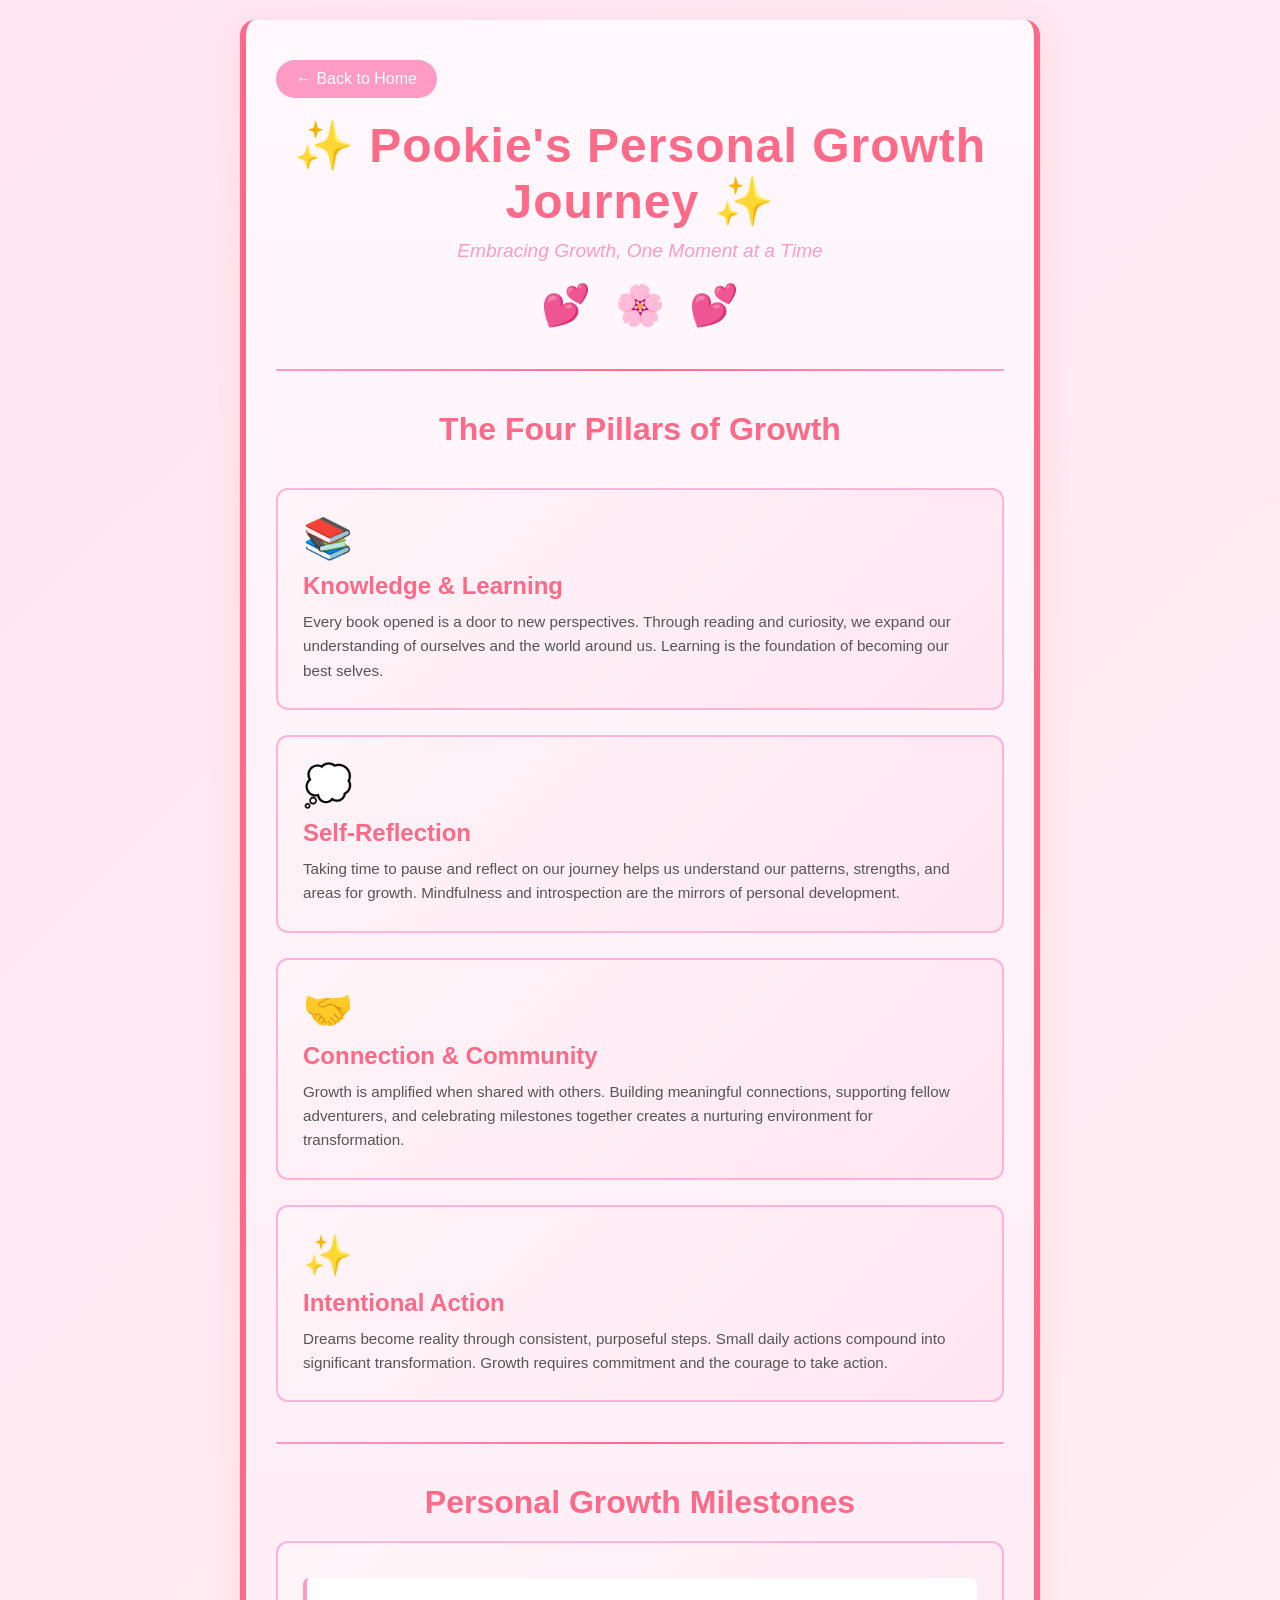
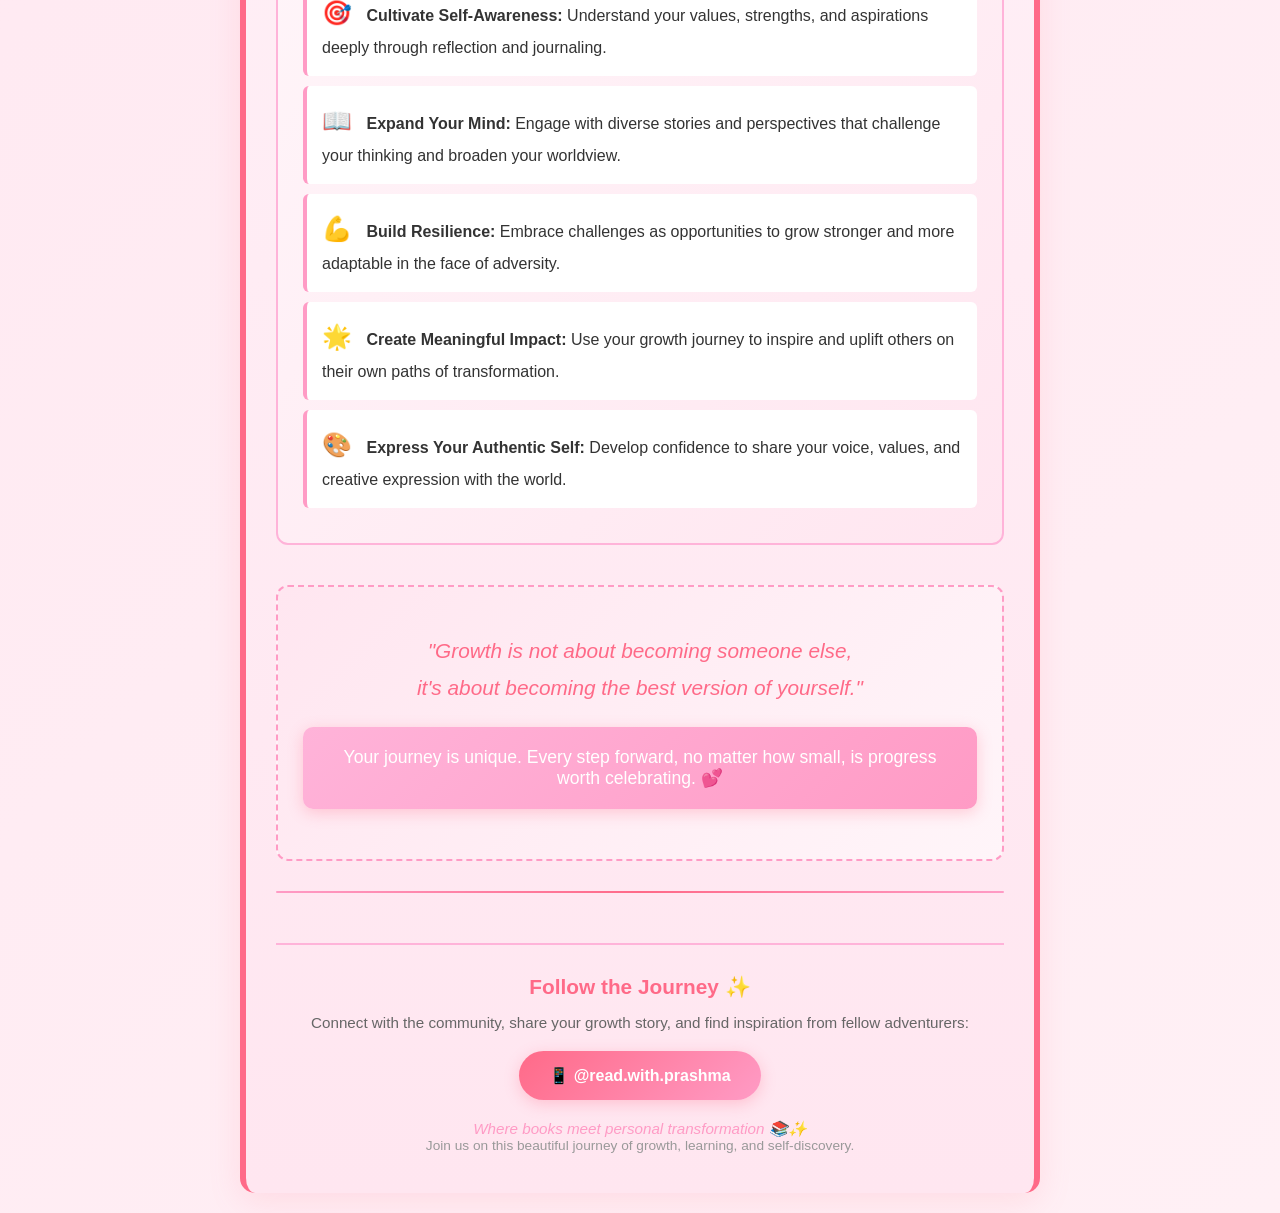
==== growth.html @ 65cefbf3 "growth.html added!!" ====
<!DOCTYPE html>
<html lang="en">
<head>
    <meta charset="UTF-8">
    <meta name="viewport" content="width=device-width, initial-scale=1.0">
    <title>Pookie Personal Growth Journey</title>
    <link rel="stylesheet" href="styles.css">
    <style>
        * {
            margin: 0;
            padding: 0;
            box-sizing: border-box;
        }

        body {
            background: linear-gradient(135deg, #ffe6f0 0%, #fff0f5 100%);
            font-family: 'Segoe UI', Tahoma, Geneva, Verdana, sans-serif;
            min-height: 100vh;
            padding: 20px;
        }

        .container {
            max-width: 800px;
            margin: 0 auto;
            background: linear-gradient(180deg, #fff8fc 0%, #ffe6f0 100%);
            border-left: 6px solid #ff6a88;
            border-right: 6px solid #ff6a88;
            padding: 40px 30px;
            border-radius: 15px;
            box-shadow: 0 8px 32px rgba(255, 106, 136, 0.15);
        }

        header {
            text-align: center;
            margin-bottom: 40px;
        }

        .pookie-title {
            font-size: 3em;
            color: #ff6a88;
            margin-bottom: 10px;
            font-weight: 700;
            letter-spacing: 1px;
        }

        .subtitle {
            font-size: 1.2em;
            color: #ff9bc5;
            font-style: italic;
            margin-bottom: 20px;
        }

        .pookie-emoji {
            font-size: 2.5em;
            margin: 0 10px;
            animation: bounce 2s infinite;
        }

        @keyframes bounce {
            0%, 100% { transform: translateY(0); }
            50% { transform: translateY(-10px); }
        }

        .divider {
            height: 2px;
            background: linear-gradient(90deg, #ff9bc5, #ff6a88, #ff9bc5);
            margin: 30px 0;
            border-radius: 1px;
        }

        .pillars {
            display: grid;
            grid-template-columns: 1fr;
            gap: 25px;
            margin: 40px 0;
        }

        .pillar {
            background: linear-gradient(135deg, #fff5f9 0%, #ffe6f0 100%);
            border: 2px solid #ffb3d9;
            border-radius: 12px;
            padding: 25px;
            transition: transform 0.3s, box-shadow 0.3s;
        }

        .pillar:hover {
            transform: translateY(-5px);
            box-shadow: 0 12px 24px rgba(255, 106, 136, 0.2);
        }

        .pillar-icon {
            font-size: 2.5em;
            margin-bottom: 10px;
        }

        .pillar-title {
            font-size: 1.5em;
            color: #ff6a88;
            margin-bottom: 10px;
            font-weight: 600;
        }

        .pillar-text {
            color: #555;
            line-height: 1.6;
            font-size: 0.95em;
        }

        .journey-section {
            margin: 40px 0;
        }

        .section-title {
            font-size: 2em;
            color: #ff6a88;
            margin-bottom: 20px;
            text-align: center;
            font-weight: 700;
        }

        .growth-goals {
            background: linear-gradient(135deg, #fff5f9 0%, #ffe6f0 100%);
            border: 2px solid #ffb3d9;
            border-radius: 12px;
            padding: 25px;
            margin-bottom: 20px;
        }

        .goal-item {
            padding: 15px;
            margin: 10px 0;
            background: white;
            border-left: 4px solid #ff9bc5;
            border-radius: 6px;
            color: #333;
            line-height: 1.7;
        }

        .goal-emoji {
            font-size: 1.5em;
            margin-right: 10px;
        }

        .inspiration-section {
            background: linear-gradient(135deg, #ffe6f0 0%, #fff5f9 100%);
            border: 2px dashed #ff9bc5;
            border-radius: 12px;
            padding: 30px 25px;
            text-align: center;
            margin: 30px 0;
        }

        .inspiration-text {
            font-size: 1.3em;
            color: #ff6a88;
            font-style: italic;
            font-weight: 500;
            margin: 15px 0;
            line-height: 1.8;
        }

        .pookie-quote {
            background: linear-gradient(135deg, #ffb3d9, #ff9bc5);
            color: white;
            padding: 20px;
            border-radius: 10px;
            margin: 20px 0;
            text-align: center;
            font-size: 1.1em;
            font-weight: 500;
            box-shadow: 0 4px 15px rgba(255, 106, 136, 0.3);
        }

        .petal {
            position: fixed;
            pointer-events: none;
            opacity: 0.7;
            font-size: 1.5em;
        }

        footer {
            text-align: center;
            margin-top: 50px;
            padding-top: 30px;
            border-top: 2px solid #ffb3d9;
        }

        .instagram-link {
            display: inline-block;
            margin-top: 20px;
            padding: 15px 30px;
            background: linear-gradient(135deg, #ff6a88, #ff9bc5);
            color: white;
            text-decoration: none;
            border-radius: 25px;
            font-weight: 600;
            transition: transform 0.3s, box-shadow 0.3s;
            box-shadow: 0 4px 15px rgba(255, 106, 136, 0.3);
        }

        .instagram-link:hover {
            transform: scale(1.05);
            box-shadow: 0 6px 20px rgba(255, 106, 136, 0.4);
        }

        .instagram-handle {
            font-size: 1.3em;
            color: #ff6a88;
            font-weight: 700;
            margin-bottom: 10px;
        }

        .footer-text {
            color: #666;
            font-size: 0.95em;
            margin-top: 15px;
        }

        .nav-link {
            display: inline-block;
            margin-bottom: 20px;
            padding: 10px 20px;
            background: #ff9bc5;
            color: white;
            text-decoration: none;
            border-radius: 20px;
            transition: background 0.3s;
            font-weight: 500;
        }

        .nav-link:hover {
            background: #ff6a88;
        }

        @media (max-width: 600px) {
            .pookie-title {
                font-size: 2em;
            }

            .container {
                padding: 25px 15px;
            }

            .section-title {
                font-size: 1.5em;
            }
        }
    </style>
</head>
<body>
    <div class="container">
        <a href="index.html" class="nav-link">← Back to Home</a>

        <header>
            <div class="pookie-title">
                ✨ Pookie's Personal Growth Journey ✨
            </div>
            <div class="subtitle">Embracing Growth, One Moment at a Time</div>
            <div>
                <span class="pookie-emoji">💕</span>
                <span class="pookie-emoji">🌸</span>
                <span class="pookie-emoji">💕</span>
            </div>
        </header>

        <div class="divider"></div>

        <section class="journey-section">
            <div class="section-title">The Four Pillars of Growth</div>
            <div class="pillars">
                <div class="pillar">
                    <div class="pillar-icon">📚</div>
                    <div class="pillar-title">Knowledge & Learning</div>
                    <div class="pillar-text">
                        Every book opened is a door to new perspectives. Through reading and curiosity, we expand our understanding of ourselves and the world around us. Learning is the foundation of becoming our best selves.
                    </div>
                </div>

                <div class="pillar">
                    <div class="pillar-icon">💭</div>
                    <div class="pillar-title">Self-Reflection</div>
                    <div class="pillar-text">
                        Taking time to pause and reflect on our journey helps us understand our patterns, strengths, and areas for growth. Mindfulness and introspection are the mirrors of personal development.
                    </div>
                </div>

                <div class="pillar">
                    <div class="pillar-icon">🤝</div>
                    <div class="pillar-title">Connection & Community</div>
                    <div class="pillar-text">
                        Growth is amplified when shared with others. Building meaningful connections, supporting fellow adventurers, and celebrating milestones together creates a nurturing environment for transformation.
                    </div>
                </div>

                <div class="pillar">
                    <div class="pillar-icon">✨</div>
                    <div class="pillar-title">Intentional Action</div>
                    <div class="pillar-text">
                        Dreams become reality through consistent, purposeful steps. Small daily actions compound into significant transformation. Growth requires commitment and the courage to take action.
                    </div>
                </div>
            </div>
        </section>

        <div class="divider"></div>

        <section class="journey-section">
            <div class="section-title">Personal Growth Milestones</div>
            <div class="growth-goals">
                <div class="goal-item">
                    <span class="goal-emoji">🎯</span>
                    <strong>Cultivate Self-Awareness:</strong> Understand your values, strengths, and aspirations deeply through reflection and journaling.
                </div>
                <div class="goal-item">
                    <span class="goal-emoji">📖</span>
                    <strong>Expand Your Mind:</strong> Engage with diverse stories and perspectives that challenge your thinking and broaden your worldview.
                </div>
                <div class="goal-item">
                    <span class="goal-emoji">💪</span>
                    <strong>Build Resilience:</strong> Embrace challenges as opportunities to grow stronger and more adaptable in the face of adversity.
                </div>
                <div class="goal-item">
                    <span class="goal-emoji">🌟</span>
                    <strong>Create Meaningful Impact:</strong> Use your growth journey to inspire and uplift others on their own paths of transformation.
                </div>
                <div class="goal-item">
                    <span class="goal-emoji">🎨</span>
                    <strong>Express Your Authentic Self:</strong> Develop confidence to share your voice, values, and creative expression with the world.
                </div>
            </div>
        </section>

        <section class="inspiration-section">
            <div class="inspiration-text">
                "Growth is not about becoming someone else,<br>
                it's about becoming the best version of yourself."
            </div>
            <div class="pookie-quote">
                Your journey is unique. Every step forward, no matter how small, is progress worth celebrating. 💕
            </div>
        </section>

        <div class="divider"></div>

        <footer>
            <div class="instagram-handle">Follow the Journey ✨</div>
            <p class="footer-text">Connect with the community, share your growth story, and find inspiration from fellow adventurers:</p>
            <a href="https://instagram.com/read.with.prashma" class="instagram-link" target="_blank">
                📱 @read.with.prashma
            </a>
            <div class="footer-text" style="margin-top: 20px;">
                <p style="color: #ff9bc5; font-style: italic;">
                    Where books meet personal transformation 📚✨
                </p>
                <p style="color: #999; font-size: 0.9em;">
                    Join us on this beautiful journey of growth, learning, and self-discovery.
                </p>
            </div>
        </footer>
    </div>

    <script src="script.js"></script>
    <script>
        // Enhanced petal animation for this page
        const createFloatingPetal = () => {
            const petal = document.createElement('div');
            const emojis = ['🌸', '💕', '✨', '🌷'];
            petal.textContent = emojis[Math.floor(Math.random() * emojis.length)];
            petal.classList.add('petal');
            petal.style.left = Math.random() * window.innerWidth + 'px';
            petal.style.top = -20 + 'px';
            petal.style.animation = 'float ' + (5 + Math.random() * 5) + 's linear forwards';
            document.body.appendChild(petal);
            setTimeout(() => petal.remove(), 10000);
        };

        setInterval(createFloatingPetal, 2000);

        // Add floating animation
        const style = document.createElement('style');
        style.textContent = `
            @keyframes float {
                to {
                    transform: translateY(100vh) rotate(360deg);
                    opacity: 0;
                }
            }
        `;
        document.head.appendChild(style);
    </script>
</body>
</html>
---- styles.css ----
.bubble {
  background: linear-gradient(45deg, #ff9bc5, #ff6a88);
  border-radius: 50%;
  animation: bubble 4s infinite;
  position: relative;
  margin: 20px;
  width: 100px;
  height: 100px;
}

@keyframes bubble {
  0% {
    transform: translateY(0);
  }
  50% {
    transform: translateY(-30px);
  }
  100% {
    transform: translateY(0);
  }
}

body {
  background-color: #f5e1f0;
  font-family: 'Arial', sans-serif;
}

h1 {
  color: #ff6a88;
  text-align: center;
}

.button {
  background-color: #ff9bc5;
  border: none;
  border-radius: 5px;
  color: white;
  padding: 10px 20px;
  text-align: center;
  text-decoration: none;
  display: inline-block;
  font-size: 16px;
  transition: background-color 0.3s;
}

.button:hover {
  background-color: #ff6a88;
}
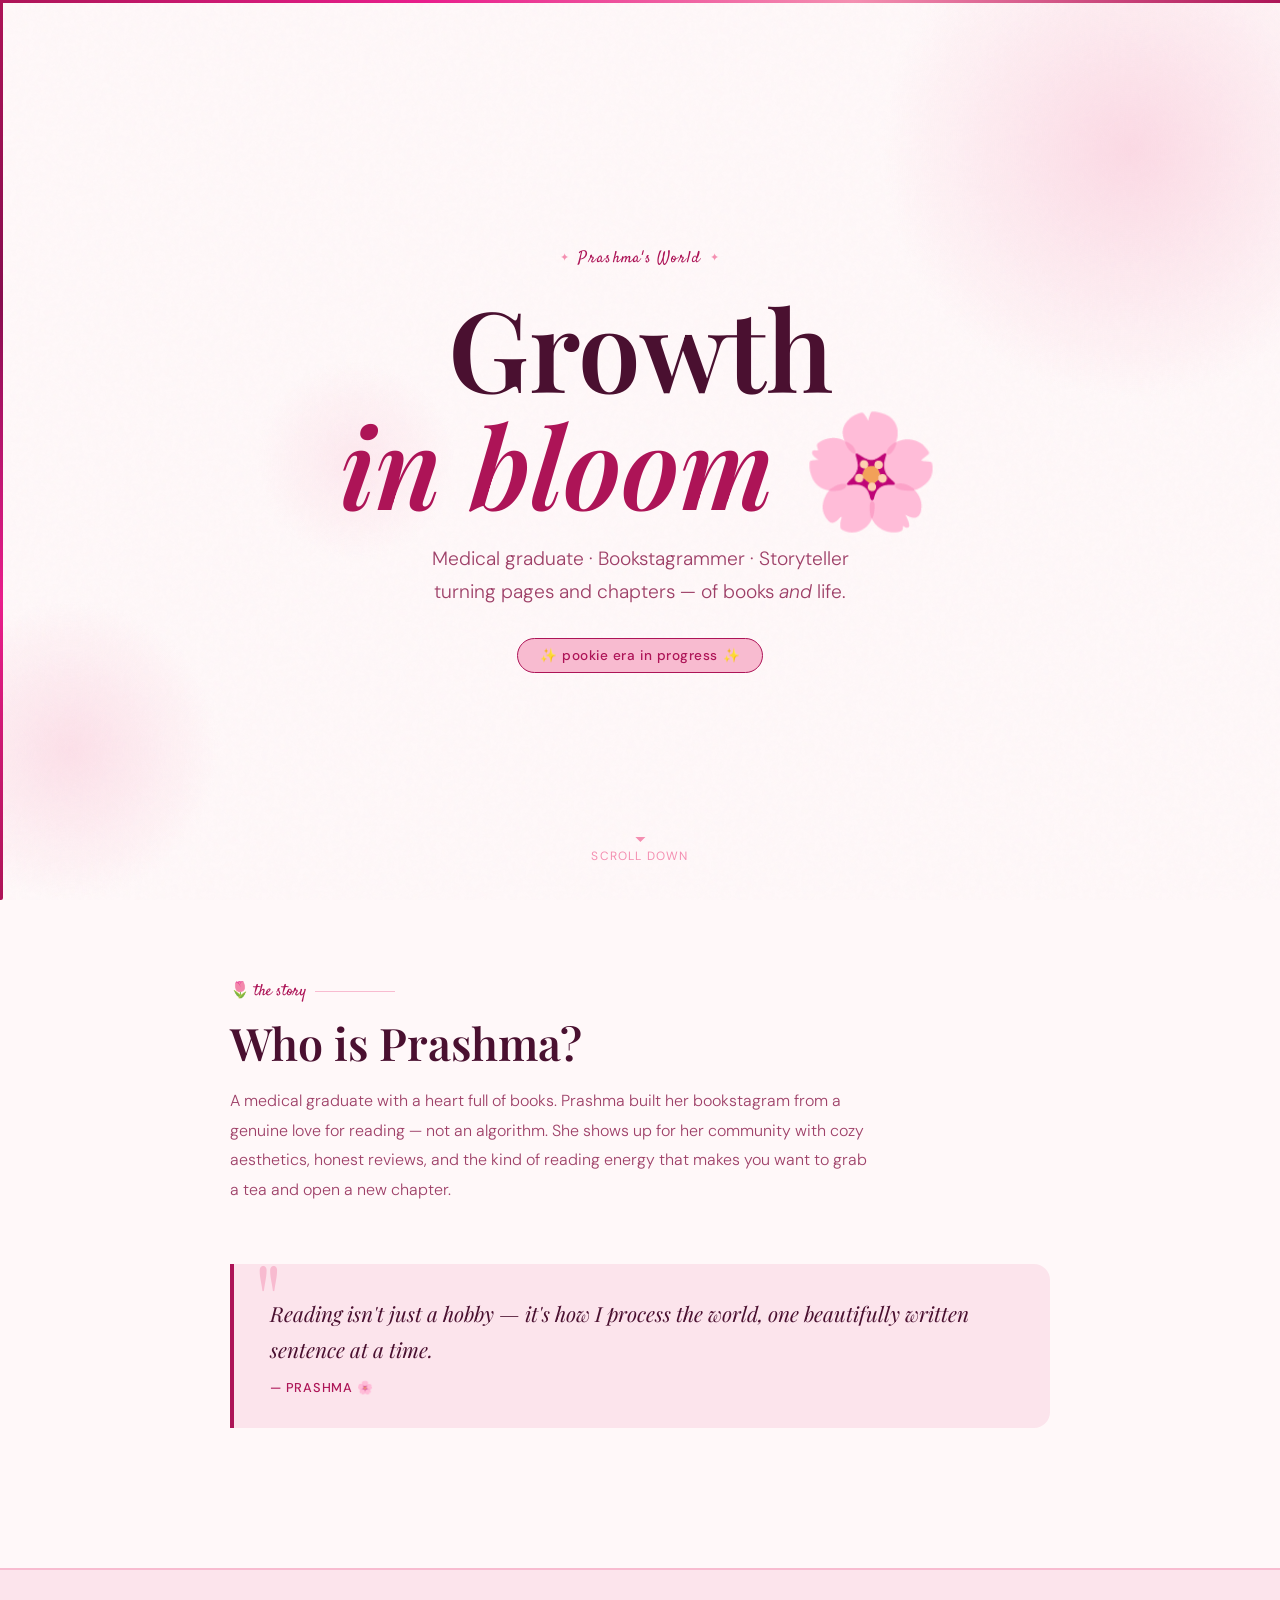
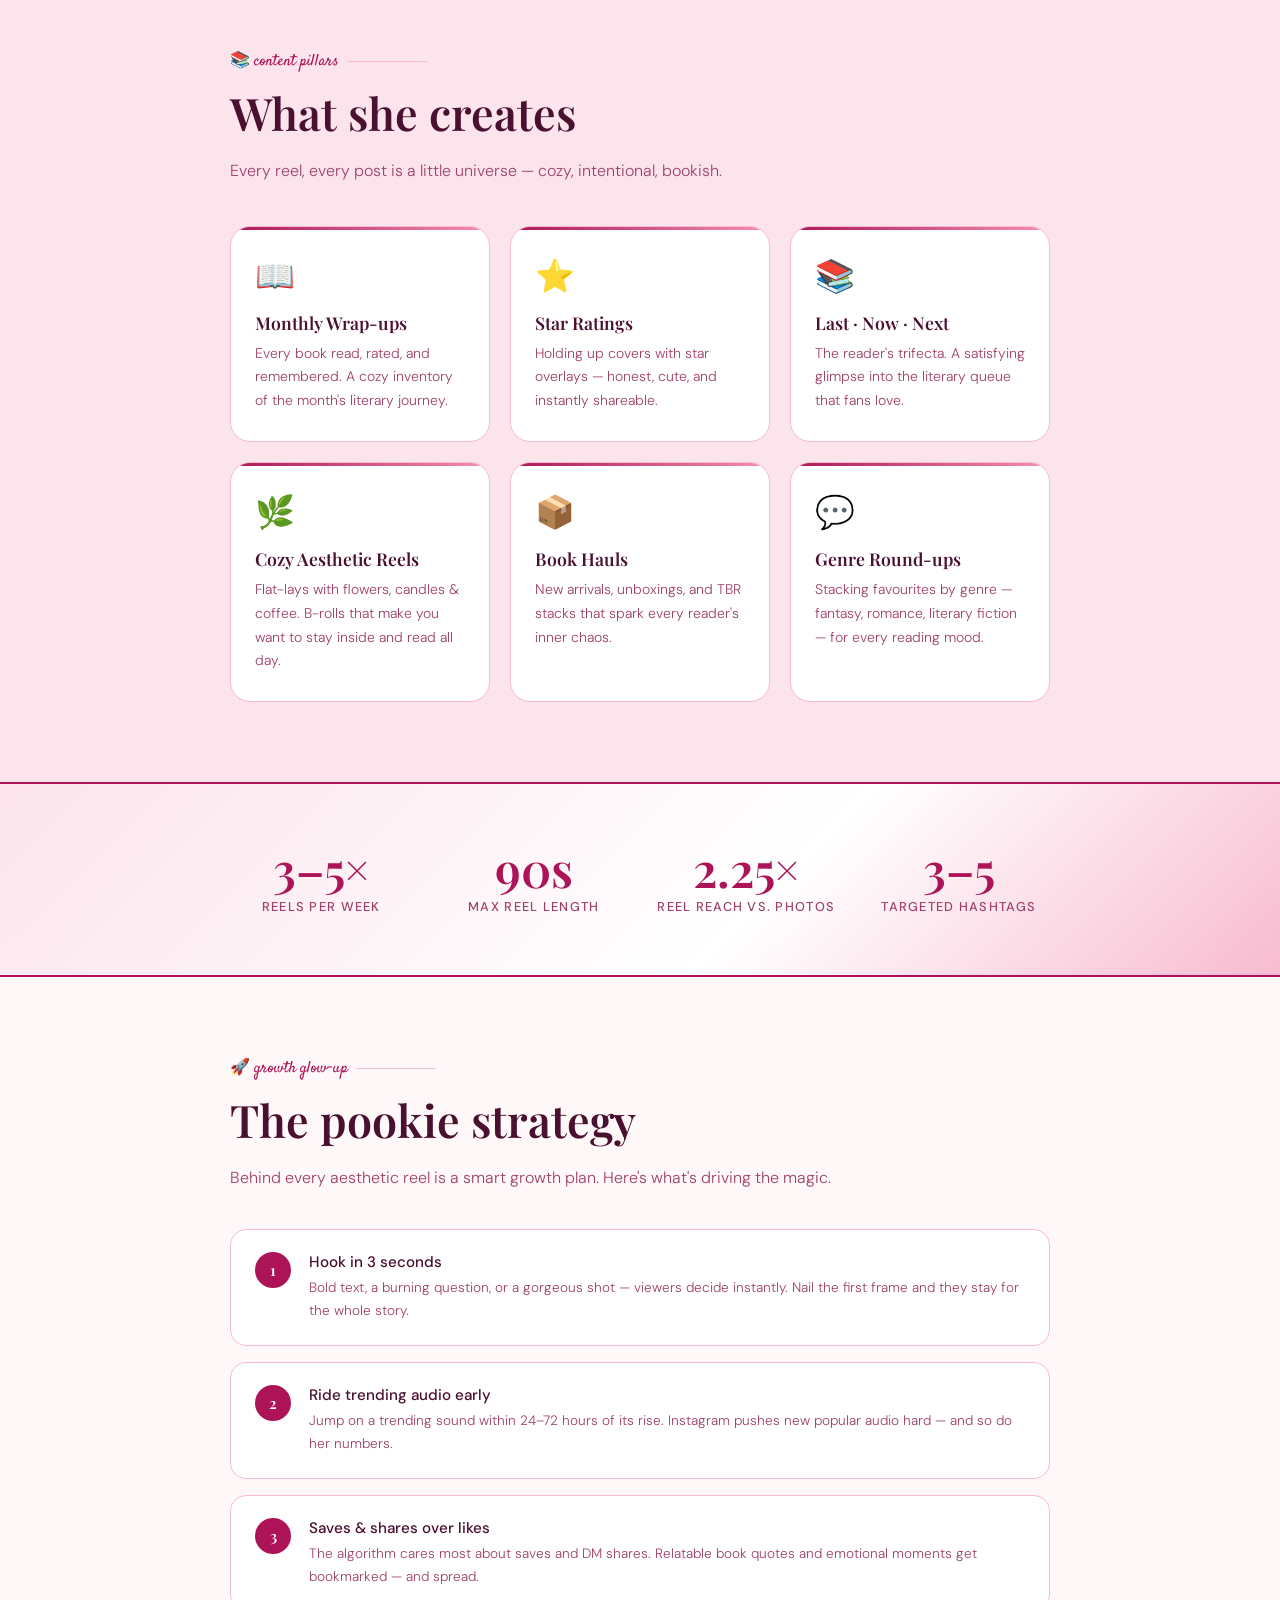
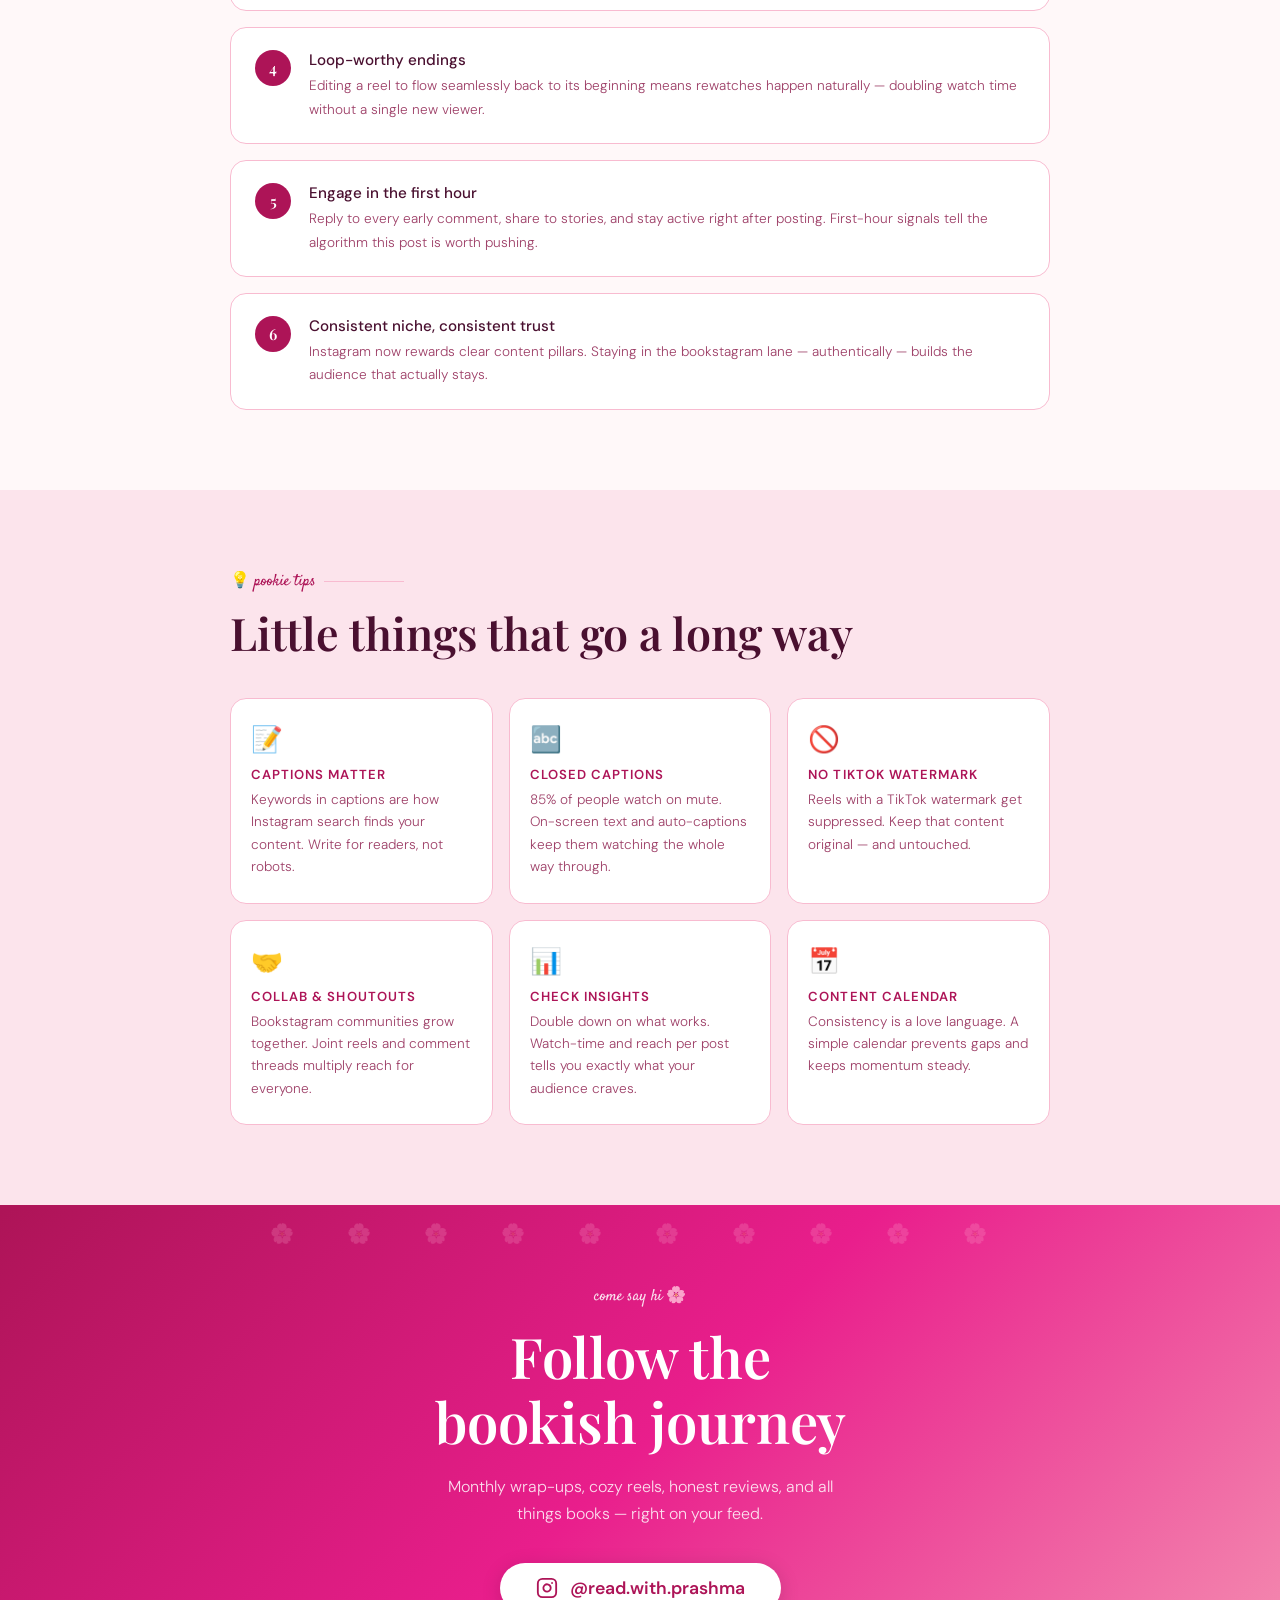
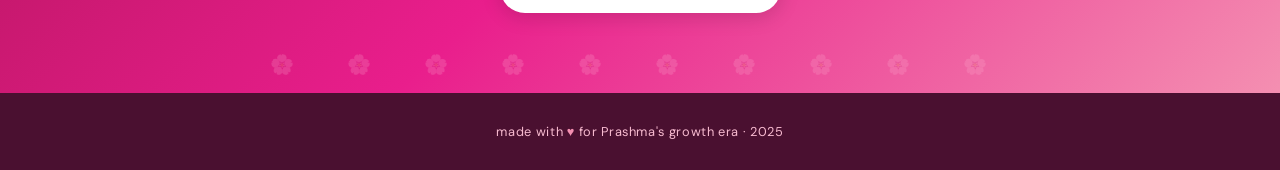
==== commit a2388afc: "tools and all added !!" ====
--- a/growth.html
+++ b/growth.html
@@ -1,392 +1,783 @@
 <!DOCTYPE html>
 <html lang="en">
 <head>
-    <meta charset="UTF-8">
-    <meta name="viewport" content="width=device-width, initial-scale=1.0">
-    <title>Pookie Personal Growth Journey</title>
-    <link rel="stylesheet" href="styles.css">
-    <style>
-        * {
-            margin: 0;
-            padding: 0;
-            box-sizing: border-box;
-        }
-
-        body {
-            background: linear-gradient(135deg, #ffe6f0 0%, #fff0f5 100%);
-            font-family: 'Segoe UI', Tahoma, Geneva, Verdana, sans-serif;
-            min-height: 100vh;
-            padding: 20px;
-        }
-
-        .container {
-            max-width: 800px;
-            margin: 0 auto;
-            background: linear-gradient(180deg, #fff8fc 0%, #ffe6f0 100%);
-            border-left: 6px solid #ff6a88;
-            border-right: 6px solid #ff6a88;
-            padding: 40px 30px;
-            border-radius: 15px;
-            box-shadow: 0 8px 32px rgba(255, 106, 136, 0.15);
-        }
-
-        header {
-            text-align: center;
-            margin-bottom: 40px;
-        }
-
-        .pookie-title {
-            font-size: 3em;
-            color: #ff6a88;
-            margin-bottom: 10px;
-            font-weight: 700;
-            letter-spacing: 1px;
-        }
-
-        .subtitle {
-            font-size: 1.2em;
-            color: #ff9bc5;
-            font-style: italic;
-            margin-bottom: 20px;
-        }
-
-        .pookie-emoji {
-            font-size: 2.5em;
-            margin: 0 10px;
-            animation: bounce 2s infinite;
-        }
-
-        @keyframes bounce {
-            0%, 100% { transform: translateY(0); }
-            50% { transform: translateY(-10px); }
-        }
-
-        .divider {
-            height: 2px;
-            background: linear-gradient(90deg, #ff9bc5, #ff6a88, #ff9bc5);
-            margin: 30px 0;
-            border-radius: 1px;
-        }
-
-        .pillars {
-            display: grid;
-            grid-template-columns: 1fr;
-            gap: 25px;
-            margin: 40px 0;
-        }
-
-        .pillar {
-            background: linear-gradient(135deg, #fff5f9 0%, #ffe6f0 100%);
-            border: 2px solid #ffb3d9;
-            border-radius: 12px;
-            padding: 25px;
-            transition: transform 0.3s, box-shadow 0.3s;
-        }
-
-        .pillar:hover {
-            transform: translateY(-5px);
-            box-shadow: 0 12px 24px rgba(255, 106, 136, 0.2);
-        }
-
-        .pillar-icon {
-            font-size: 2.5em;
-            margin-bottom: 10px;
-        }
-
-        .pillar-title {
-            font-size: 1.5em;
-            color: #ff6a88;
-            margin-bottom: 10px;
-            font-weight: 600;
-        }
-
-        .pillar-text {
-            color: #555;
-            line-height: 1.6;
-            font-size: 0.95em;
-        }
-
-        .journey-section {
-            margin: 40px 0;
-        }
-
-        .section-title {
-            font-size: 2em;
-            color: #ff6a88;
-            margin-bottom: 20px;
-            text-align: center;
-            font-weight: 700;
-        }
-
-        .growth-goals {
-            background: linear-gradient(135deg, #fff5f9 0%, #ffe6f0 100%);
-            border: 2px solid #ffb3d9;
-            border-radius: 12px;
-            padding: 25px;
-            margin-bottom: 20px;
-        }
-
-        .goal-item {
-            padding: 15px;
-            margin: 10px 0;
-            background: white;
-            border-left: 4px solid #ff9bc5;
-            border-radius: 6px;
-            color: #333;
-            line-height: 1.7;
-        }
-
-        .goal-emoji {
-            font-size: 1.5em;
-            margin-right: 10px;
-        }
-
-        .inspiration-section {
-            background: linear-gradient(135deg, #ffe6f0 0%, #fff5f9 100%);
-            border: 2px dashed #ff9bc5;
-            border-radius: 12px;
-            padding: 30px 25px;
-            text-align: center;
-            margin: 30px 0;
-        }
-
-        .inspiration-text {
-            font-size: 1.3em;
-            color: #ff6a88;
-            font-style: italic;
-            font-weight: 500;
-            margin: 15px 0;
-            line-height: 1.8;
-        }
-
-        .pookie-quote {
-            background: linear-gradient(135deg, #ffb3d9, #ff9bc5);
-            color: white;
-            padding: 20px;
-            border-radius: 10px;
-            margin: 20px 0;
-            text-align: center;
-            font-size: 1.1em;
-            font-weight: 500;
-            box-shadow: 0 4px 15px rgba(255, 106, 136, 0.3);
-        }
-
-        .petal {
-            position: fixed;
-            pointer-events: none;
-            opacity: 0.7;
-            font-size: 1.5em;
-        }
-
-        footer {
-            text-align: center;
-            margin-top: 50px;
-            padding-top: 30px;
-            border-top: 2px solid #ffb3d9;
-        }
-
-        .instagram-link {
-            display: inline-block;
-            margin-top: 20px;
-            padding: 15px 30px;
-            background: linear-gradient(135deg, #ff6a88, #ff9bc5);
-            color: white;
-            text-decoration: none;
-            border-radius: 25px;
-            font-weight: 600;
-            transition: transform 0.3s, box-shadow 0.3s;
-            box-shadow: 0 4px 15px rgba(255, 106, 136, 0.3);
-        }
-
-        .instagram-link:hover {
-            transform: scale(1.05);
-            box-shadow: 0 6px 20px rgba(255, 106, 136, 0.4);
-        }
-
-        .instagram-handle {
-            font-size: 1.3em;
-            color: #ff6a88;
-            font-weight: 700;
-            margin-bottom: 10px;
-        }
-
-        .footer-text {
-            color: #666;
-            font-size: 0.95em;
-            margin-top: 15px;
-        }
-
-        .nav-link {
-            display: inline-block;
-            margin-bottom: 20px;
-            padding: 10px 20px;
-            background: #ff9bc5;
-            color: white;
-            text-decoration: none;
-            border-radius: 20px;
-            transition: background 0.3s;
-            font-weight: 500;
-        }
-
-        .nav-link:hover {
-            background: #ff6a88;
-        }
-
-        @media (max-width: 600px) {
-            .pookie-title {
-                font-size: 2em;
-            }
-
-            .container {
-                padding: 25px 15px;
-            }
-
-            .section-title {
-                font-size: 1.5em;
-            }
-        }
-    </style>
+  <meta charset="UTF-8" />
+  <meta name="viewport" content="width=device-width, initial-scale=1.0" />
+  <title>Prashma's Growth Journey 🌸</title>
+  <link href="https://fonts.googleapis.com/css2?family=Playfair+Display:ital,wght@0,400;0,600;1,400&family=DM+Sans:wght@300;400;500&family=Satisfy&display=swap" rel="stylesheet" />
+  <style>
+    :root {
+      --blush: #fce4ec;
+      --petal: #f8bbd0;
+      --rose: #f48fb1;
+      --hot: #e91e8c;
+      --dark-pink: #ad1457;
+      --deep: #880e4f;
+      --cream: #fff8f9;
+      --text: #4a1030;
+      --muted: #9e4068;
+    }
+
+    * { margin: 0; padding: 0; box-sizing: border-box; }
+
+    html { scroll-behavior: smooth; }
+
+    body {
+      background-color: var(--cream);
+      color: var(--text);
+      font-family: 'DM Sans', sans-serif;
+      overflow-x: hidden;
+    }
+
+    /* ── Noise texture overlay ── */
+    body::before {
+      content: '';
+      position: fixed;
+      inset: 0;
+      background-image: url("data:image/svg+xml,%3Csvg viewBox='0 0 200 200' xmlns='http://www.w3.org/2000/svg'%3E%3Cfilter id='n'%3E%3CfeTurbulence type='fractalNoise' baseFrequency='0.75' numOctaves='4' stitchTiles='stitch'/%3E%3C/filter%3E%3Crect width='100%25' height='100%25' filter='url(%23n)' opacity='0.04'/%3E%3C/svg%3E");
+      pointer-events: none;
+      z-index: 0;
+      opacity: 0.6;
+    }
+
+    /* ── Minimal dark-pink border stripe ── */
+    .border-stripe {
+      width: 3px;
+      background: linear-gradient(180deg, var(--dark-pink), var(--deep), var(--hot), var(--dark-pink));
+      position: fixed;
+      top: 0; left: 0; bottom: 0;
+      z-index: 100;
+      border-radius: 0 2px 2px 0;
+    }
+
+    /* ── Top accent bar ── */
+    .top-bar {
+      height: 3px;
+      background: linear-gradient(90deg, var(--dark-pink), var(--hot), var(--rose), var(--dark-pink));
+      position: fixed;
+      top: 0; left: 0; right: 0;
+      z-index: 100;
+    }
+
+    /* ─────────────── HERO ─────────────── */
+    .hero {
+      min-height: 100vh;
+      display: flex;
+      flex-direction: column;
+      align-items: center;
+      justify-content: center;
+      padding: 80px 24px 60px;
+      position: relative;
+      overflow: hidden;
+    }
+
+    .hero-bg-circle {
+      position: absolute;
+      border-radius: 50%;
+      background: radial-gradient(circle, var(--petal), transparent 70%);
+      pointer-events: none;
+      animation: float 8s ease-in-out infinite;
+    }
+    .hero-bg-circle:nth-child(1) { width: 500px; height: 500px; top: -100px; right: -100px; opacity: 0.5; }
+    .hero-bg-circle:nth-child(2) { width: 300px; height: 300px; bottom: 0; left: -80px; opacity: 0.4; animation-delay: 3s; }
+    .hero-bg-circle:nth-child(3) { width: 200px; height: 200px; top: 40%; left: 20%; opacity: 0.25; animation-delay: 5s; }
+
+    @keyframes float {
+      0%, 100% { transform: translateY(0); }
+      50% { transform: translateY(-20px); }
+    }
+
+    .hero-petals {
+      position: absolute; inset: 0;
+      pointer-events: none;
+      overflow: hidden;
+    }
+    .petal {
+      position: absolute;
+      font-size: 1.4rem;
+      opacity: 0;
+      animation: drift linear infinite;
+    }
+    @keyframes drift {
+      0%   { transform: translateY(-60px) rotate(0deg);   opacity: 0; }
+      10%  { opacity: 0.6; }
+      90%  { opacity: 0.6; }
+      100% { transform: translateY(110vh) rotate(360deg); opacity: 0; }
+    }
+
+    .hero-badge {
+      font-family: 'Satisfy', cursive;
+      color: var(--dark-pink);
+      font-size: 1rem;
+      letter-spacing: 0.08em;
+      margin-bottom: 18px;
+      display: flex;
+      align-items: center;
+      gap: 8px;
+      animation: fadeUp 0.8s ease both;
+    }
+    .hero-badge::before, .hero-badge::after { content: '✦'; font-size: 0.7rem; color: var(--rose); }
+
+    .hero-name {
+      font-family: 'Playfair Display', serif;
+      font-size: clamp(3.2rem, 10vw, 7rem);
+      font-weight: 600;
+      line-height: 1.05;
+      text-align: center;
+      color: var(--text);
+      animation: fadeUp 0.9s 0.1s ease both;
+      position: relative;
+      z-index: 1;
+    }
+    .hero-name span {
+      color: var(--dark-pink);
+      font-style: italic;
+    }
+
+    .hero-tagline {
+      font-family: 'DM Sans', sans-serif;
+      font-size: clamp(0.95rem, 2.5vw, 1.2rem);
+      font-weight: 300;
+      color: var(--muted);
+      text-align: center;
+      max-width: 480px;
+      margin-top: 20px;
+      line-height: 1.7;
+      animation: fadeUp 1s 0.2s ease both;
+      position: relative;
+      z-index: 1;
+    }
+
+    .pookie-pill {
+      display: inline-flex;
+      align-items: center;
+      gap: 8px;
+      background: var(--petal);
+      border: 1.5px solid var(--dark-pink);
+      border-radius: 999px;
+      padding: 8px 22px;
+      font-size: 0.85rem;
+      color: var(--dark-pink);
+      font-weight: 500;
+      margin-top: 30px;
+      animation: fadeUp 1s 0.3s ease both;
+      letter-spacing: 0.04em;
+    }
+
+    .scroll-hint {
+      position: absolute;
+      bottom: 36px;
+      left: 50%;
+      transform: translateX(-50%);
+      display: flex;
+      flex-direction: column;
+      align-items: center;
+      gap: 6px;
+      color: var(--rose);
+      font-size: 0.75rem;
+      letter-spacing: 0.1em;
+      text-transform: uppercase;
+      animation: bounce 2s ease-in-out infinite;
+    }
+    @keyframes bounce { 0%,100%{transform:translateX(-50%) translateY(0)}50%{transform:translateX(-50%) translateY(6px)} }
+
+    /* ─────────────── SECTIONS ─────────────── */
+    section {
+      padding: 80px 24px;
+      position: relative;
+    }
+
+    .container {
+      max-width: 820px;
+      margin: 0 auto;
+    }
+
+    .section-label {
+      font-family: 'Satisfy', cursive;
+      color: var(--dark-pink);
+      font-size: 1rem;
+      margin-bottom: 10px;
+      display: flex;
+      align-items: center;
+      gap: 8px;
+    }
+    .section-label::after { content: ''; flex: 1; height: 1px; background: var(--petal); max-width: 80px; }
+
+    .section-title {
+      font-family: 'Playfair Display', serif;
+      font-size: clamp(1.8rem, 4vw, 2.8rem);
+      font-weight: 600;
+      color: var(--text);
+      margin-bottom: 14px;
+    }
+
+    .section-body {
+      font-size: 1rem;
+      font-weight: 300;
+      color: var(--muted);
+      line-height: 1.85;
+      max-width: 640px;
+    }
+
+    /* ─────────────── CONTENT PILLARS ─────────────── */
+    .pillars-grid {
+      display: grid;
+      grid-template-columns: repeat(auto-fit, minmax(220px, 1fr));
+      gap: 20px;
+      margin-top: 40px;
+    }
+
+    .pillar-card {
+      background: white;
+      border: 1.5px solid var(--petal);
+      border-radius: 20px;
+      padding: 28px 24px;
+      position: relative;
+      overflow: hidden;
+      transition: transform 0.3s ease, box-shadow 0.3s ease;
+    }
+    .pillar-card::before {
+      content: '';
+      position: absolute;
+      top: 0; left: 0; right: 0;
+      height: 3px;
+      background: linear-gradient(90deg, var(--dark-pink), var(--rose));
+    }
+    .pillar-card:hover {
+      transform: translateY(-6px);
+      box-shadow: 0 12px 40px rgba(173,20,87,0.12);
+    }
+
+    .pillar-icon { font-size: 2rem; margin-bottom: 14px; }
+    .pillar-title {
+      font-family: 'Playfair Display', serif;
+      font-size: 1.1rem;
+      font-weight: 600;
+      color: var(--text);
+      margin-bottom: 8px;
+    }
+    .pillar-desc {
+      font-size: 0.875rem;
+      color: var(--muted);
+      line-height: 1.7;
+      font-weight: 300;
+    }
+
+    /* ─────────────── GROWTH STATS ─────────────── */
+    .stats-band {
+      background: linear-gradient(135deg, var(--blush) 0%, white 60%, var(--petal) 100%);
+      border-top: 2px solid var(--dark-pink);
+      border-bottom: 2px solid var(--dark-pink);
+      padding: 60px 24px;
+    }
+
+    .stats-grid {
+      display: grid;
+      grid-template-columns: repeat(auto-fit, minmax(160px, 1fr));
+      gap: 30px;
+      max-width: 820px;
+      margin: 0 auto;
+      text-align: center;
+    }
+
+    .stat-number {
+      font-family: 'Playfair Display', serif;
+      font-size: 3rem;
+      font-weight: 600;
+      color: var(--dark-pink);
+      line-height: 1;
+    }
+    .stat-label {
+      font-size: 0.8rem;
+      color: var(--muted);
+      text-transform: uppercase;
+      letter-spacing: 0.1em;
+      margin-top: 6px;
+      font-weight: 500;
+    }
+
+    /* ─────────────── REEL STRATEGY CARDS ─────────────── */
+    .strategy-list {
+      display: flex;
+      flex-direction: column;
+      gap: 16px;
+      margin-top: 36px;
+    }
+
+    .strategy-item {
+      display: flex;
+      gap: 18px;
+      align-items: flex-start;
+      background: white;
+      border-radius: 16px;
+      border: 1px solid var(--petal);
+      padding: 22px 24px;
+      transition: transform 0.25s ease;
+    }
+    .strategy-item:hover { transform: translateX(6px); }
+
+    .strategy-num {
+      min-width: 36px;
+      height: 36px;
+      border-radius: 50%;
+      background: var(--dark-pink);
+      color: white;
+      font-family: 'Playfair Display', serif;
+      font-size: 0.95rem;
+      display: flex; align-items: center; justify-content: center;
+      flex-shrink: 0;
+      font-weight: 600;
+    }
+
+    .strategy-text strong {
+      display: block;
+      font-weight: 500;
+      color: var(--text);
+      margin-bottom: 4px;
+      font-size: 0.95rem;
+    }
+    .strategy-text span {
+      font-size: 0.85rem;
+      color: var(--muted);
+      line-height: 1.65;
+      font-weight: 300;
+    }
+
+    /* ─────────────── QUOTE BLOCK ─────────────── */
+    .quote-block {
+      background: var(--blush);
+      border-left: 4px solid var(--dark-pink);
+      border-radius: 0 16px 16px 0;
+      padding: 32px 36px;
+      margin: 60px 0;
+      position: relative;
+    }
+    .quote-block::before {
+      content: '"';
+      font-family: 'Playfair Display', serif;
+      font-size: 6rem;
+      color: var(--petal);
+      position: absolute;
+      top: -16px; left: 20px;
+      line-height: 1;
+    }
+    .quote-text {
+      font-family: 'Playfair Display', serif;
+      font-size: 1.3rem;
+      font-style: italic;
+      color: var(--text);
+      line-height: 1.7;
+      position: relative;
+      z-index: 1;
+    }
+    .quote-attr {
+      margin-top: 12px;
+      font-size: 0.8rem;
+      color: var(--dark-pink);
+      font-weight: 500;
+      letter-spacing: 0.06em;
+      text-transform: uppercase;
+    }
+
+    /* ─────────────── TIPS GRID ─────────────── */
+    .tips-grid {
+      display: grid;
+      grid-template-columns: repeat(auto-fit, minmax(200px, 1fr));
+      gap: 16px;
+      margin-top: 36px;
+    }
+
+    .tip-card {
+      border-radius: 16px;
+      padding: 24px 20px;
+      background: white;
+      border: 1px solid var(--petal);
+      transition: all 0.25s;
+    }
+    .tip-card:hover {
+      background: var(--blush);
+      border-color: var(--dark-pink);
+    }
+    .tip-card .tip-icon { font-size: 1.6rem; margin-bottom: 10px; }
+    .tip-card .tip-label {
+      font-size: 0.82rem;
+      text-transform: uppercase;
+      letter-spacing: 0.08em;
+      color: var(--dark-pink);
+      font-weight: 600;
+      margin-bottom: 6px;
+    }
+    .tip-card .tip-body {
+      font-size: 0.85rem;
+      color: var(--muted);
+      line-height: 1.65;
+      font-weight: 300;
+    }
+
+    /* ─────────────── INSTAGRAM CTA ─────────────── */
+    .insta-section {
+      background: linear-gradient(135deg, var(--dark-pink) 0%, var(--hot) 50%, var(--rose) 100%);
+      padding: 80px 24px;
+      text-align: center;
+      position: relative;
+      overflow: hidden;
+    }
+    .insta-section::before {
+      content: '🌸 🌸 🌸 🌸 🌸 🌸 🌸 🌸 🌸 🌸';
+      position: absolute;
+      top: 16px; left: 0; right: 0;
+      font-size: 1.2rem;
+      opacity: 0.2;
+      letter-spacing: 24px;
+    }
+    .insta-section::after {
+      content: '🌸 🌸 🌸 🌸 🌸 🌸 🌸 🌸 🌸 🌸';
+      position: absolute;
+      bottom: 16px; left: 0; right: 0;
+      font-size: 1.2rem;
+      opacity: 0.2;
+      letter-spacing: 24px;
+    }
+
+    .insta-eyebrow {
+      font-family: 'Satisfy', cursive;
+      color: rgba(255,255,255,0.85);
+      font-size: 1rem;
+      margin-bottom: 16px;
+    }
+
+    .insta-title {
+      font-family: 'Playfair Display', serif;
+      font-size: clamp(2rem, 5vw, 3.5rem);
+      font-weight: 600;
+      color: white;
+      line-height: 1.15;
+      margin-bottom: 20px;
+    }
+
+    .insta-desc {
+      font-size: 1rem;
+      color: rgba(255,255,255,0.85);
+      max-width: 420px;
+      margin: 0 auto 36px;
+      line-height: 1.7;
+      font-weight: 300;
+    }
+
+    .insta-handle {
+      display: inline-flex;
+      align-items: center;
+      gap: 12px;
+      background: white;
+      color: var(--dark-pink);
+      border-radius: 999px;
+      padding: 14px 36px;
+      font-weight: 600;
+      font-size: 1.1rem;
+      text-decoration: none;
+      transition: transform 0.25s ease, box-shadow 0.25s ease;
+      box-shadow: 0 4px 20px rgba(0,0,0,0.15);
+    }
+    .insta-handle:hover {
+      transform: scale(1.05);
+      box-shadow: 0 8px 30px rgba(0,0,0,0.2);
+    }
+
+    /* ─────────────── FOOTER ─────────────── */
+    footer {
+      background: var(--text);
+      color: var(--petal);
+      text-align: center;
+      padding: 30px 24px;
+      font-size: 0.8rem;
+      letter-spacing: 0.05em;
+    }
+    footer span { color: var(--rose); }
+
+    /* ─────────────── ANIMATIONS ─────────────── */
+    @keyframes fadeUp {
+      from { opacity: 0; transform: translateY(24px); }
+      to   { opacity: 1; transform: translateY(0); }
+    }
+
+    .reveal {
+      opacity: 0;
+      transform: translateY(28px);
+      transition: opacity 0.7s ease, transform 0.7s ease;
+    }
+    .reveal.visible {
+      opacity: 1;
+      transform: translateY(0);
+    }
+
+    /* ─── Responsive ─── */
+    @media (max-width: 600px) {
+      .hero-name { font-size: 3rem; }
+      .pillars-grid { grid-template-columns: 1fr; }
+      .tips-grid { grid-template-columns: 1fr 1fr; }
+    }
+  </style>
 </head>
 <body>
+
+  <!-- Border accents -->
+  <div class="top-bar"></div>
+  <div class="border-stripe"></div>
+
+  <!-- ── HERO ── -->
+  <section class="hero">
+    <div class="hero-bg-circle"></div>
+    <div class="hero-bg-circle"></div>
+    <div class="hero-bg-circle"></div>
+
+    <!-- Floating petals -->
+    <div class="hero-petals" id="petals"></div>
+
+    <div class="hero-badge">Prashma's World</div>
+
+    <h1 class="hero-name">
+      Growth<br><span>in bloom</span> 🌸
+    </h1>
+
+    <p class="hero-tagline">
+      Medical graduate · Bookstagrammer · Storyteller<br>
+      turning pages and chapters — of books <em>and</em> life.
+    </p>
+
+    <div class="pookie-pill">✨ pookie era in progress ✨</div>
+
+    <div class="scroll-hint">
+      <svg width="16" height="16" viewBox="0 0 16 16" fill="currentColor"><path d="M8 1v14M3 11l5 5 5-5"/></svg>
+      scroll down
+    </div>
+  </section>
+
+  <!-- ── ABOUT ── -->
+  <section>
     <div class="container">
-        <a href="index.html" class="nav-link">← Back to Home</a>
-
-        <header>
-            <div class="pookie-title">
-                ✨ Pookie's Personal Growth Journey ✨
-            </div>
-            <div class="subtitle">Embracing Growth, One Moment at a Time</div>
-            <div>
-                <span class="pookie-emoji">💕</span>
-                <span class="pookie-emoji">🌸</span>
-                <span class="pookie-emoji">💕</span>
-            </div>
-        </header>
-
-        <div class="divider"></div>
-
-        <section class="journey-section">
-            <div class="section-title">The Four Pillars of Growth</div>
-            <div class="pillars">
-                <div class="pillar">
-                    <div class="pillar-icon">📚</div>
-                    <div class="pillar-title">Knowledge & Learning</div>
-                    <div class="pillar-text">
-                        Every book opened is a door to new perspectives. Through reading and curiosity, we expand our understanding of ourselves and the world around us. Learning is the foundation of becoming our best selves.
-                    </div>
-                </div>
-
-                <div class="pillar">
-                    <div class="pillar-icon">💭</div>
-                    <div class="pillar-title">Self-Reflection</div>
-                    <div class="pillar-text">
-                        Taking time to pause and reflect on our journey helps us understand our patterns, strengths, and areas for growth. Mindfulness and introspection are the mirrors of personal development.
-                    </div>
-                </div>
-
-                <div class="pillar">
-                    <div class="pillar-icon">🤝</div>
-                    <div class="pillar-title">Connection & Community</div>
-                    <div class="pillar-text">
-                        Growth is amplified when shared with others. Building meaningful connections, supporting fellow adventurers, and celebrating milestones together creates a nurturing environment for transformation.
-                    </div>
-                </div>
-
-                <div class="pillar">
-                    <div class="pillar-icon">✨</div>
-                    <div class="pillar-title">Intentional Action</div>
-                    <div class="pillar-text">
-                        Dreams become reality through consistent, purposeful steps. Small daily actions compound into significant transformation. Growth requires commitment and the courage to take action.
-                    </div>
-                </div>
-            </div>
-        </section>
-
-        <div class="divider"></div>
-
-        <section class="journey-section">
-            <div class="section-title">Personal Growth Milestones</div>
-            <div class="growth-goals">
-                <div class="goal-item">
-                    <span class="goal-emoji">🎯</span>
-                    <strong>Cultivate Self-Awareness:</strong> Understand your values, strengths, and aspirations deeply through reflection and journaling.
-                </div>
-                <div class="goal-item">
-                    <span class="goal-emoji">📖</span>
-                    <strong>Expand Your Mind:</strong> Engage with diverse stories and perspectives that challenge your thinking and broaden your worldview.
-                </div>
-                <div class="goal-item">
-                    <span class="goal-emoji">💪</span>
-                    <strong>Build Resilience:</strong> Embrace challenges as opportunities to grow stronger and more adaptable in the face of adversity.
-                </div>
-                <div class="goal-item">
-                    <span class="goal-emoji">🌟</span>
-                    <strong>Create Meaningful Impact:</strong> Use your growth journey to inspire and uplift others on their own paths of transformation.
-                </div>
-                <div class="goal-item">
-                    <span class="goal-emoji">🎨</span>
-                    <strong>Express Your Authentic Self:</strong> Develop confidence to share your voice, values, and creative expression with the world.
-                </div>
-            </div>
-        </section>
-
-        <section class="inspiration-section">
-            <div class="inspiration-text">
-                "Growth is not about becoming someone else,<br>
-                it's about becoming the best version of yourself."
-            </div>
-            <div class="pookie-quote">
-                Your journey is unique. Every step forward, no matter how small, is progress worth celebrating. 💕
-            </div>
-        </section>
-
-        <div class="divider"></div>
-
-        <footer>
-            <div class="instagram-handle">Follow the Journey ✨</div>
-            <p class="footer-text">Connect with the community, share your growth story, and find inspiration from fellow adventurers:</p>
-            <a href="https://instagram.com/read.with.prashma" class="instagram-link" target="_blank">
-                📱 @read.with.prashma
-            </a>
-            <div class="footer-text" style="margin-top: 20px;">
-                <p style="color: #ff9bc5; font-style: italic;">
-                    Where books meet personal transformation 📚✨
-                </p>
-                <p style="color: #999; font-size: 0.9em;">
-                    Join us on this beautiful journey of growth, learning, and self-discovery.
-                </p>
-            </div>
-        </footer>
+      <div class="section-label reveal">🌷 the story</div>
+      <h2 class="section-title reveal">Who is Prashma?</h2>
+      <p class="section-body reveal">
+        A medical graduate with a heart full of books. Prashma built her bookstagram from a genuine love for reading — not an algorithm. She shows up for her community with cozy aesthetics, honest reviews, and the kind of reading energy that makes you want to grab a tea and open a new chapter.
+      </p>
+
+      <div class="quote-block reveal">
+        <p class="quote-text">Reading isn't just a hobby — it's how I process the world, one beautifully written sentence at a time.</p>
+        <p class="quote-attr">— Prashma 🌸</p>
+      </div>
     </div>
-
-    <script src="script.js"></script>
-    <script>
-        // Enhanced petal animation for this page
-        const createFloatingPetal = () => {
-            const petal = document.createElement('div');
-            const emojis = ['🌸', '💕', '✨', '🌷'];
-            petal.textContent = emojis[Math.floor(Math.random() * emojis.length)];
-            petal.classList.add('petal');
-            petal.style.left = Math.random() * window.innerWidth + 'px';
-            petal.style.top = -20 + 'px';
-            petal.style.animation = 'float ' + (5 + Math.random() * 5) + 's linear forwards';
-            document.body.appendChild(petal);
-            setTimeout(() => petal.remove(), 10000);
-        };
-
-        setInterval(createFloatingPetal, 2000);
-
-        // Add floating animation
-        const style = document.createElement('style');
-        style.textContent = `
-            @keyframes float {
-                to {
-                    transform: translateY(100vh) rotate(360deg);
-                    opacity: 0;
-                }
-            }
-        `;
-        document.head.appendChild(style);
-    </script>
+  </section>
+
+  <!-- ── CONTENT PILLARS ── -->
+  <section style="background: var(--blush); border-top: 2px solid var(--petal);">
+    <div class="container">
+      <div class="section-label reveal">📚 content pillars</div>
+      <h2 class="section-title reveal">What she creates</h2>
+      <p class="section-body reveal">Every reel, every post is a little universe — cozy, intentional, bookish.</p>
+
+      <div class="pillars-grid">
+        <div class="pillar-card reveal">
+          <div class="pillar-icon">📖</div>
+          <div class="pillar-title">Monthly Wrap-ups</div>
+          <p class="pillar-desc">Every book read, rated, and remembered. A cozy inventory of the month's literary journey.</p>
+        </div>
+        <div class="pillar-card reveal">
+          <div class="pillar-icon">⭐</div>
+          <div class="pillar-title">Star Ratings</div>
+          <p class="pillar-desc">Holding up covers with star overlays — honest, cute, and instantly shareable.</p>
+        </div>
+        <div class="pillar-card reveal">
+          <div class="pillar-icon">📚</div>
+          <div class="pillar-title">Last · Now · Next</div>
+          <p class="pillar-desc">The reader's trifecta. A satisfying glimpse into the literary queue that fans love.</p>
+        </div>
+        <div class="pillar-card reveal">
+          <div class="pillar-icon">🌿</div>
+          <div class="pillar-title">Cozy Aesthetic Reels</div>
+          <p class="pillar-desc">Flat-lays with flowers, candles & coffee. B-rolls that make you want to stay inside and read all day.</p>
+        </div>
+        <div class="pillar-card reveal">
+          <div class="pillar-icon">📦</div>
+          <div class="pillar-title">Book Hauls</div>
+          <p class="pillar-desc">New arrivals, unboxings, and TBR stacks that spark every reader's inner chaos.</p>
+        </div>
+        <div class="pillar-card reveal">
+          <div class="pillar-icon">💬</div>
+          <div class="pillar-title">Genre Round-ups</div>
+          <p class="pillar-desc">Stacking favourites by genre — fantasy, romance, literary fiction — for every reading mood.</p>
+        </div>
+      </div>
+    </div>
+  </section>
+
+  <!-- ── STATS ── -->
+  <div class="stats-band">
+    <div class="stats-grid">
+      <div class="stat-item reveal">
+        <div class="stat-number">3–5×</div>
+        <div class="stat-label">Reels per week</div>
+      </div>
+      <div class="stat-item reveal">
+        <div class="stat-number">90s</div>
+        <div class="stat-label">Max reel length</div>
+      </div>
+      <div class="stat-item reveal">
+        <div class="stat-number">2.25×</div>
+        <div class="stat-label">Reel reach vs. photos</div>
+      </div>
+      <div class="stat-item reveal">
+        <div class="stat-number">3–5</div>
+        <div class="stat-label">Targeted hashtags</div>
+      </div>
+    </div>
+  </div>
+
+  <!-- ── GROWTH STRATEGY ── -->
+  <section>
+    <div class="container">
+      <div class="section-label reveal">🚀 growth glow-up</div>
+      <h2 class="section-title reveal">The pookie strategy</h2>
+      <p class="section-body reveal">Behind every aesthetic reel is a smart growth plan. Here's what's driving the magic.</p>
+
+      <div class="strategy-list">
+        <div class="strategy-item reveal">
+          <div class="strategy-num">1</div>
+          <div class="strategy-text">
+            <strong>Hook in 3 seconds</strong>
+            <span>Bold text, a burning question, or a gorgeous shot — viewers decide instantly. Nail the first frame and they stay for the whole story.</span>
+          </div>
+        </div>
+        <div class="strategy-item reveal">
+          <div class="strategy-num">2</div>
+          <div class="strategy-text">
+            <strong>Ride trending audio early</strong>
+            <span>Jump on a trending sound within 24–72 hours of its rise. Instagram pushes new popular audio hard — and so do her numbers.</span>
+          </div>
+        </div>
+        <div class="strategy-item reveal">
+          <div class="strategy-num">3</div>
+          <div class="strategy-text">
+            <strong>Saves & shares over likes</strong>
+            <span>The algorithm cares most about saves and DM shares. Relatable book quotes and emotional moments get bookmarked — and spread.</span>
+          </div>
+        </div>
+        <div class="strategy-item reveal">
+          <div class="strategy-num">4</div>
+          <div class="strategy-text">
+            <strong>Loop-worthy endings</strong>
+            <span>Editing a reel to flow seamlessly back to its beginning means rewatches happen naturally — doubling watch time without a single new viewer.</span>
+          </div>
+        </div>
+        <div class="strategy-item reveal">
+          <div class="strategy-num">5</div>
+          <div class="strategy-text">
+            <strong>Engage in the first hour</strong>
+            <span>Reply to every early comment, share to stories, and stay active right after posting. First-hour signals tell the algorithm this post is worth pushing.</span>
+          </div>
+        </div>
+        <div class="strategy-item reveal">
+          <div class="strategy-num">6</div>
+          <div class="strategy-text">
+            <strong>Consistent niche, consistent trust</strong>
+            <span>Instagram now rewards clear content pillars. Staying in the bookstagram lane — authentically — builds the audience that actually stays.</span>
+          </div>
+        </div>
+      </div>
+    </div>
+  </section>
+
+  <!-- ── TIPS ── -->
+  <section style="background: var(--blush);">
+    <div class="container">
+      <div class="section-label reveal">💡 pookie tips</div>
+      <h2 class="section-title reveal">Little things that go a long way</h2>
+
+      <div class="tips-grid">
+        <div class="tip-card reveal">
+          <div class="tip-icon">📝</div>
+          <div class="tip-label">Captions matter</div>
+          <div class="tip-body">Keywords in captions are how Instagram search finds your content. Write for readers, not robots.</div>
+        </div>
+        <div class="tip-card reveal">
+          <div class="tip-icon">🔤</div>
+          <div class="tip-label">Closed captions</div>
+          <div class="tip-body">85% of people watch on mute. On-screen text and auto-captions keep them watching the whole way through.</div>
+        </div>
+        <div class="tip-card reveal">
+          <div class="tip-icon">🚫</div>
+          <div class="tip-label">No TikTok watermark</div>
+          <div class="tip-body">Reels with a TikTok watermark get suppressed. Keep that content original — and untouched.</div>
+        </div>
+        <div class="tip-card reveal">
+          <div class="tip-icon">🤝</div>
+          <div class="tip-label">Collab & shoutouts</div>
+          <div class="tip-body">Bookstagram communities grow together. Joint reels and comment threads multiply reach for everyone.</div>
+        </div>
+        <div class="tip-card reveal">
+          <div class="tip-icon">📊</div>
+          <div class="tip-label">Check insights</div>
+          <div class="tip-body">Double down on what works. Watch-time and reach per post tells you exactly what your audience craves.</div>
+        </div>
+        <div class="tip-card reveal">
+          <div class="tip-icon">📅</div>
+          <div class="tip-label">Content calendar</div>
+          <div class="tip-body">Consistency is a love language. A simple calendar prevents gaps and keeps momentum steady.</div>
+        </div>
+      </div>
+    </div>
+  </section>
+
+  <!-- ── INSTAGRAM CTA ── -->
+  <section class="insta-section">
+    <div class="insta-eyebrow">come say hi 🌸</div>
+    <h2 class="insta-title">Follow the<br>bookish journey</h2>
+    <p class="insta-desc">Monthly wrap-ups, cozy reels, honest reviews, and all things books — right on your feed.</p>
+    <a class="insta-handle" href="https://instagram.com/read.with.prashma" target="_blank" rel="noopener">
+      <svg width="22" height="22" viewBox="0 0 24 24" fill="none" stroke="currentColor" stroke-width="2" stroke-linecap="round" stroke-linejoin="round">
+        <rect x="2" y="2" width="20" height="20" rx="5" ry="5"/><path d="M16 11.37A4 4 0 1 1 12.63 8 4 4 0 0 1 16 11.37z"/><line x1="17.5" y1="6.5" x2="17.51" y2="6.5"/>
+      </svg>
+      @read.with.prashma
+    </a>
+  </section>
+
+
+
+  <!-- ── FOOTER ── -->
+  <footer>
+    made with <span>♥</span> for Prashma's growth era · 2025
+  </footer>
+
+  <script>
+    // ── Floating petals ──
+    const petalContainer = document.getElementById('petals');
+    const petalEmojis = ['🌸', '🌷', '✿', '❀', '🌺', '💮'];
+    for (let i = 0; i < 18; i++) {
+      const p = document.createElement('div');
+      p.className = 'petal';
+      p.textContent = petalEmojis[Math.floor(Math.random() * petalEmojis.length)];
+      p.style.cssText = `
+        left: ${Math.random() * 100}%;
+        font-size: ${0.8 + Math.random() * 1.2}rem;
+        animation-duration: ${8 + Math.random() * 12}s;
+        animation-delay: ${Math.random() * 10}s;
+      `;
+      petalContainer.appendChild(p);
+    }
+
+    // ── Scroll reveal ──
+    const observer = new IntersectionObserver(entries => {
+      entries.forEach(e => {
+        if (e.isIntersecting) {
+          e.target.classList.add('visible');
+        }
+      });
+    }, { threshold: 0.12 });
+
+    document.querySelectorAll('.reveal').forEach((el, i) => {
+      el.style.transitionDelay = `${(i % 4) * 0.08}s`;
+      observer.observe(el);
+    });
+  </script>
+
 </body>
-</html>
+</html>
